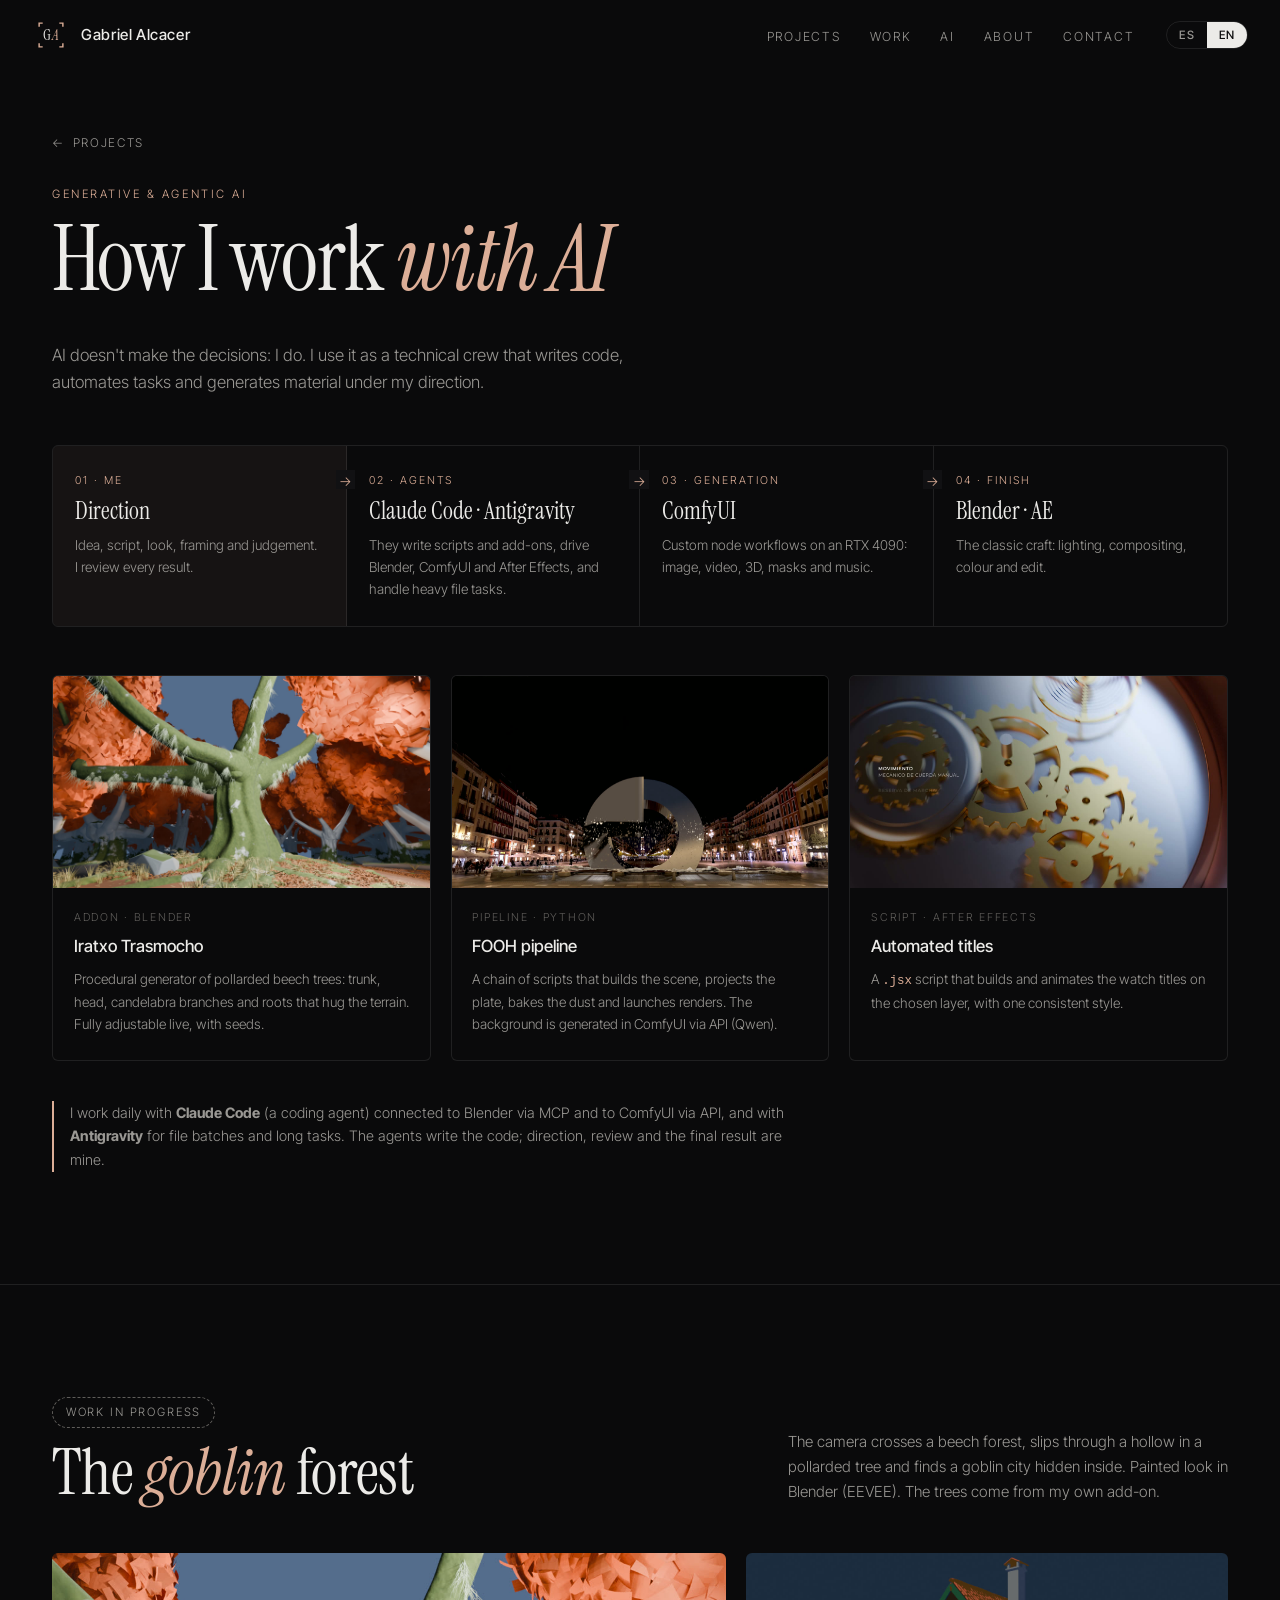
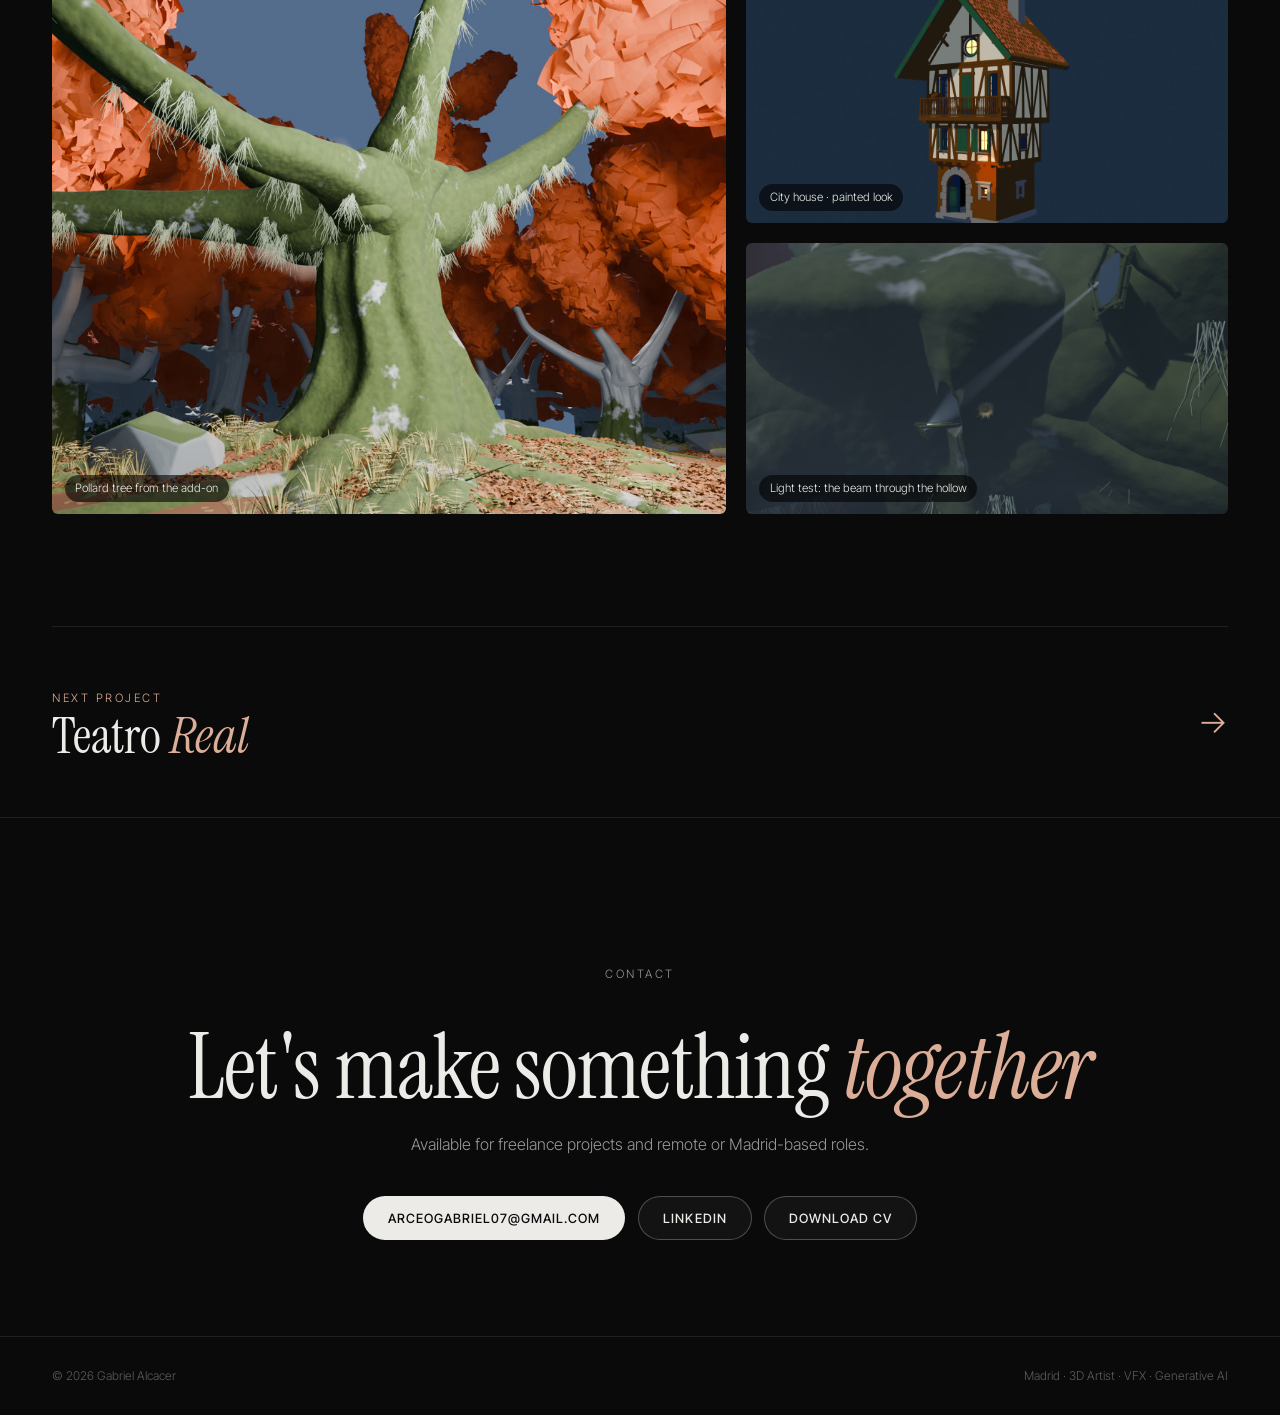
==== ia.html @ 5d32cd49 "Nueva web: portada con montaje, casos Teatro Real y Orvane, pagina de IA, ES/EN y videos propios Co-" ====
<!DOCTYPE html>
<html lang="es">
<head>
<meta charset="UTF-8">
<meta name="viewport" content="width=device-width, initial-scale=1.0">
<title>Cómo trabajo con IA — Gabriel Alcacer</title>
<meta name="description" content="IA generativa y agéntica: Claude Code, Antigravity, ComfyUI, addons y pipelines propios.">
<meta property="og:title" content="Cómo trabajo con IA — Gabriel Alcacer">
<meta property="og:description" content="IA generativa y agéntica: Claude Code, Antigravity, ComfyUI, addons y pipelines propios.">
<meta property="og:image" content="media/hero.jpg">
<link rel="icon" href="media/logo.svg" type="image/svg+xml">
<link rel="preconnect" href="https://fonts.googleapis.com">
<link rel="preconnect" href="https://fonts.gstatic.com" crossorigin>
<link href="https://fonts.googleapis.com/css2?family=Instrument+Serif:ital@0;1&family=Inter+Tight:wght@300;400;500;600&display=swap" rel="stylesheet">
<link rel="stylesheet" href="styles.css">
</head>
<body>

<nav id="nav">
  <a class="brand" href="./" aria-label="Gabriel Alcacer">
    <!-- Logo "Visor": encuadre de cámara + GA -->
    <svg viewBox="0 0 64 64" aria-hidden="true"><g fill="none" stroke="#dcae97" stroke-width="2.4"><path d="M18 12h-6v6M46 12h6v6M18 52h-6v-6M46 52h6v-6"/></g><text x="32" y="41" text-anchor="middle" font-family="Instrument Serif, Georgia, serif" font-size="25" fill="#ecebe8">G<tspan font-style="italic" fill="#dcae97">A</tspan></text></svg>
    Gabriel Alcacer
  </a>
  <div class="nav-r">
    <ul class="nav-links">
      <li><a href="./#projects"><span class="es">Proyectos</span><span class="en">Projects</span></a></li>
      <li><a href="./#work"><span class="es">Trabajos</span><span class="en">Work</span></a></li>
      <li><a href="ia.html"><span class="es">IA</span><span class="en">AI</span></a></li>
      <li><a href="./#about"><span class="es">Sobre mí</span><span class="en">About</span></a></li>
      <li><a href="./#contact"><span class="es">Contacto</span><span class="en">Contact</span></a></li>
    </ul>
    <div class="lang" role="group" aria-label="Idioma / Language">
      <button type="button" data-lang="es">ES</button>
      <button type="button" data-lang="en">EN</button>
    </div>
  </div>
</nav>

<section class="page-top">
  <div class="wrap">
    <a class="back" href="./#projects">← <span class="es">Proyectos</span><span class="en">Projects</span></a>
    <p class="eyebrow"><span class="es">IA generativa y agéntica</span><span class="en">Generative &amp; agentic AI</span></p>
    <h1 class="serif"><span class="es">Cómo trabajo <i>con IA</i></span><span class="en">How I work <i>with AI</i></span></h1>
  </div>
</section>
<!-- IA -->
<section id="ai" style="background:var(--bg);border:0;padding-top:0">
  <div class="wrap">
    <p class="rv" style="max-width:640px;color:var(--muted);font-size:1.05rem;margin-bottom:3rem"><span class="es">La IA no toma las decisiones: las tomo yo. La uso como un equipo técnico que escribe código, automatiza tareas y genera material bajo mi dirección.</span><span class="en">AI doesn't make the decisions: I do. I use it as a technical crew that writes code, automates tasks and generates material under my direction.</span></p>

    <div class="flow rv">
      <div class="me"><p class="k">01 · <span class="es">Yo</span><span class="en">Me</span></p><h3 class="serif"><span class="es">Dirección</span><span class="en">Direction</span></h3><p><span class="es">Idea, guion, look, encuadre y criterio. Reviso cada resultado.</span><span class="en">Idea, script, look, framing and judgement. I review every result.</span></p></div>
      <div><p class="k">02 · <span class="es">Agentes</span><span class="en">Agents</span></p><h3 class="serif">Claude Code · Antigravity</h3><p><span class="es">Escriben scripts y addons, controlan Blender, ComfyUI y After Effects, y se encargan de tareas pesadas de archivos.</span><span class="en">They write scripts and add-ons, drive Blender, ComfyUI and After Effects, and handle heavy file tasks.</span></p></div>
      <div><p class="k">03 · <span class="es">Generación</span><span class="en">Generation</span></p><h3 class="serif">ComfyUI</h3><p><span class="es">Workflows propios por nodos en una RTX 4090: imagen, vídeo, 3D, máscaras y música.</span><span class="en">Custom node workflows on an RTX 4090: image, video, 3D, masks and music.</span></p></div>
      <div><p class="k">04 · <span class="es">Acabado</span><span class="en">Finish</span></p><h3 class="serif">Blender · AE</h3><p><span class="es">El oficio de siempre: luz, composición, color y montaje.</span><span class="en">The classic craft: lighting, compositing, colour and edit.</span></p></div>
    </div>

    <div class="tools">
      <div class="tool rv">
        <figure><img src="media/lab_arbol.jpg" alt="" loading="lazy"></figure>
        <div class="b"><p class="k">Addon · Blender</p><h3>Iratxo Trasmocho</h3><p><span class="es">Generador procedural de hayas trasmochas: fuste, cabeza, ramas en candelabro y raíces que se pegan al terreno. Todo ajustable en vivo con semilla.</span><span class="en">Procedural generator of pollarded beech trees: trunk, head, candelabra branches and roots that hug the terrain. Fully adjustable live, with seeds.</span></p></div>
      </div>
      <div class="tool rv">
        <figure><img src="media/ed_bd2_render.jpg" alt="" loading="lazy"></figure>
        <div class="b"><p class="k">Pipeline · Python</p><h3><span class="es">Pipeline del FOOH</span><span class="en">FOOH pipeline</span></h3><p><span class="es">Cadena de scripts que monta la escena, proyecta la placa, hornea el polvo y lanza los renders. El fondo se genera en ComfyUI por API (Qwen).</span><span class="en">A chain of scripts that builds the scene, projects the plate, bakes the dust and launches renders. The background is generated in ComfyUI via API (Qwen).</span></p></div>
      </div>
      <div class="tool rv">
        <figure><img src="media/or_bd4_final.jpg" alt="" loading="lazy"></figure>
        <div class="b"><p class="k">Script · After Effects</p><h3><span class="es">Rótulos automáticos</span><span class="en">Automated titles</span></h3><p><span class="es">Script <code>.jsx</code> que crea y anima los rótulos del reloj sobre la capa elegida, con un mismo estilo en todos.</span><span class="en">A <code>.jsx</code> script that builds and animates the watch titles on the chosen layer, with one consistent style.</span></p></div>
      </div>
    </div>
    <p class="note rv"><span class="es">Trabajo a diario con <strong>Claude Code</strong> (agente de programación) conectado a Blender por MCP y a ComfyUI por API, y con <strong>Antigravity</strong> para lotes de archivos y tareas largas. El código lo escriben los agentes; la dirección, la revisión y el resultado final son míos.</span><span class="en">I work daily with <strong>Claude Code</strong> (a coding agent) connected to Blender via MCP and to ComfyUI via API, and with <strong>Antigravity</strong> for file batches and long tasks. The agents write the code; direction, review and the final result are mine.</span></p>
  </div>
</section>

<!-- EN DESARROLLO -->
<section id="lab" class="bt">
  <div class="wrap">
    <div class="s-head rv">
      <div>
        <span class="wip"><span class="es">En desarrollo</span><span class="en">Work in progress</span></span>
        <h2 class="serif"><span class="es">El bosque de los <i>duendes</i></span><span class="en">The <i>goblin</i> forest</span></h2>
      </div>
      <p><span class="es">La cámara cruza un hayedo, entra por un hueco en un trasmocho y descubre una ciudad de duendes escondida dentro. Look pintado en Blender (EEVEE). Los árboles salen de mi addon.</span><span class="en">The camera crosses a beech forest, slips through a hollow in a pollarded tree and finds a goblin city hidden inside. Painted look in Blender (EEVEE). The trees come from my own add-on.</span></p>
    </div>
    <div class="lab rv">
      <figure class="big"><img src="media/lab_arbol.jpg" alt="" loading="lazy"><figcaption><span class="es">Trasmocho generado con el addon</span><span class="en">Pollard tree from the add-on</span></figcaption></figure>
      <figure class="sm"><img src="media/lab_casa.jpg" alt="" loading="lazy"><figcaption><span class="es">Casa de la ciudad · look pintado</span><span class="en">City house · painted look</span></figcaption></figure>
      <figure class="sm"><img src="media/lab_haz.jpg" alt="" loading="lazy"><figcaption><span class="es">Prueba de luz: el haz entra por el hueco</span><span class="en">Light test: the beam through the hollow</span></figcaption></figure>
    </div>
  </div>
</section>

<section style="padding:0"><div class="wrap">
    <a class="next" href="teatro-real.html"><span><span class="eyebrow"><span class="es">Siguiente proyecto</span><span class="en">Next project</span></span><br><span class="serif">Teatro <i>Real</i></span></span><span class="arr">→</span></a>
</div></section>
<!-- CONTACTO -->
<section id="contact">
  <div class="wrap rv">
    <p class="eyebrow"><span class="es">Contacto</span><span class="en">Contact</span></p>
    <h2 class="serif"><span class="es">¿Hacemos algo <i>juntos</i>?</span><span class="en">Let's make something <i>together</i></span></h2>
    <p><span class="es">Disponible para proyectos freelance y puestos en remoto o en Madrid.</span><span class="en">Available for freelance projects and remote or Madrid-based roles.</span></p>
    <div class="btns">
      <a class="btn btn-a" href="mailto:arceogabriel07@gmail.com">arceogabriel07@gmail.com</a>
      <a class="btn btn-g" href="https://www.linkedin.com/in/gabriel-alejandro-alcacer-390a018b" target="_blank" rel="noopener">LinkedIn</a>
      <a class="btn btn-g" href="CV_Gabriel_Alcacer.pdf" target="_blank" rel="noopener"><span class="es">Descargar CV</span><span class="en">Download CV</span></a>
    </div>
  </div>
</section>

<footer><div class="wrap"><span>© 2026 Gabriel Alcacer</span><span>Madrid · 3D Artist · VFX · Generative AI</span></div></footer>


<!-- Visor de vídeo -->
<dialog id="lb">
  <div class="lb">
    <button class="x" type="button" aria-label="Cerrar / Close">×</button>
    <video id="lbv" controls playsinline></video>
    <p class="cap-t" id="lbt"></p>
  </div>
</dialog>

<script src="main.js"></script>
</body>
</html>
---- styles.css ----
/* ---------- Colores y base ---------- */
:root{
  --bg:#0a0a0b; --bg2:#111113; --line:rgba(255,255,255,.09);
  --text:#ecebe8; --muted:#9a9894; --dim:#5f5d5a;
  --accent:#dcae97; /* oro rosa */
}
*,*::before,*::after{box-sizing:border-box;margin:0;padding:0}
html{scroll-behavior:smooth}
body{background:var(--bg);color:var(--text);font-family:'Inter Tight',system-ui,sans-serif;font-weight:300;line-height:1.65;overflow-x:hidden;-webkit-font-smoothing:antialiased}
a{color:inherit}
img,video{display:block;max-width:100%}
.wrap{max-width:1240px;margin:0 auto;padding:0 2rem}
.serif{font-family:'Instrument Serif',serif;font-weight:400}
.eyebrow{font-size:.72rem;letter-spacing:.22em;text-transform:uppercase;color:var(--accent)}

/* ---------- Idioma: se muestra .es o .en según la clase de <html> ---------- */
html:not(.lang-en) .en{display:none!important}
html.lang-en .es{display:none!important}

/* ---------- Menú ---------- */
nav{position:fixed;inset:0 0 auto 0;z-index:50;display:flex;align-items:center;justify-content:space-between;padding:1rem 2rem;transition:background .3s,border-color .3s;border-bottom:1px solid transparent}
nav.solid{background:rgba(10,10,11,.82);backdrop-filter:blur(14px);border-color:var(--line)}
.brand{display:flex;align-items:center;gap:.7rem;text-decoration:none;font-weight:500;letter-spacing:.04em;font-size:.95rem}
.brand svg{width:38px;height:38px}
.nav-r{display:flex;align-items:center;gap:2rem}
.nav-links{display:flex;gap:1.8rem;list-style:none}
.nav-links a{text-decoration:none;font-size:.78rem;letter-spacing:.14em;text-transform:uppercase;color:var(--muted);transition:color .2s}
.nav-links a:hover{color:var(--text)}
.lang{display:flex;border:1px solid var(--line);border-radius:99px;overflow:hidden}
.lang button{background:none;border:0;color:var(--muted);font:500 .72rem 'Inter Tight',sans-serif;letter-spacing:.1em;padding:.4rem .75rem;cursor:pointer}
.lang button.on{background:var(--text);color:var(--bg)}

/* ---------- Portada con montaje ---------- */
.hero{position:relative;height:100svh;min-height:560px;display:flex;align-items:flex-end;overflow:hidden}
.hero video{position:absolute;inset:0;width:100%;height:100%;object-fit:cover}
.hero::after{content:'';position:absolute;inset:0;background:linear-gradient(180deg,rgba(10,10,11,.55) 0%,rgba(10,10,11,.1) 35%,rgba(10,10,11,.4) 65%,var(--bg) 100%)}
.hero-c{position:relative;z-index:1;width:100%;padding-bottom:4.5rem}
.hero h1{font-size:clamp(3.4rem,9vw,8.5rem);line-height:.92;letter-spacing:-.02em;margin:.9rem 0 1.4rem}
.hero h1 i{color:var(--accent)}
.hero p.lead{max-width:580px;font-size:clamp(1rem,1.5vw,1.15rem);color:#d6d4d0}
.hero-row{display:flex;justify-content:space-between;align-items:flex-end;gap:2rem;flex-wrap:wrap}
.btns{display:flex;gap:.8rem;flex-wrap:wrap;margin-top:2rem}
.btn{display:inline-flex;align-items:center;gap:.6rem;padding:.85rem 1.5rem;border-radius:99px;font:500 .8rem 'Inter Tight',sans-serif;letter-spacing:.08em;text-transform:uppercase;text-decoration:none;cursor:pointer;border:1px solid transparent;transition:all .2s}
.btn-a{background:var(--text);color:var(--bg)}
.btn-a:hover{background:var(--accent)}
.btn-g{background:rgba(255,255,255,.04);color:var(--text);border-color:rgba(255,255,255,.25);backdrop-filter:blur(6px)}
.btn-g:hover{border-color:var(--accent);color:var(--accent)}
.tri{width:0;height:0;border-style:solid;border-width:5px 0 5px 8px;border-color:transparent transparent transparent currentColor}
.hero-tag{font-size:.75rem;color:var(--muted);letter-spacing:.06em;text-align:right;max-width:280px}
.hero-tag b{color:var(--text);font-weight:500;display:block;font-size:.8rem;letter-spacing:.14em;text-transform:uppercase;margin-bottom:.2rem}

/* ---------- Secciones ---------- */
section{padding:7rem 0}
.s-head{display:flex;justify-content:space-between;align-items:flex-end;gap:2rem;margin-bottom:3rem;flex-wrap:wrap}
h2{font-size:clamp(2.4rem,5vw,4.2rem);line-height:1;letter-spacing:-.01em;margin-top:.8rem}
h2 i{color:var(--accent)}
.s-head p{max-width:440px;color:var(--muted);font-size:.95rem}
.bt{border-top:1px solid var(--line)}

/* ---------- Casos de estudio ---------- */
.case{padding:5rem 0;border-top:1px solid var(--line)}
.case:first-of-type{border-top:0;padding-top:0}
.case-head{display:flex;justify-content:space-between;align-items:flex-end;gap:2rem;flex-wrap:wrap;margin-bottom:2rem}
.case-n{font-size:.72rem;letter-spacing:.2em;color:var(--dim);text-transform:uppercase}
.case h3.t{font-size:clamp(2.2rem,4.4vw,3.6rem);line-height:1;margin-top:.6rem}
.case h3.t i{color:var(--accent)}
.badge{display:inline-flex;align-items:center;gap:.5rem;border:1px solid rgba(220,174,151,.4);color:var(--accent);border-radius:99px;padding:.35rem .85rem;font-size:.72rem;letter-spacing:.14em;text-transform:uppercase}
.badge::before{content:'';width:6px;height:6px;border-radius:50%;background:var(--accent)}
.player{position:relative;aspect-ratio:16/9;border-radius:6px;overflow:hidden;background:#000;cursor:pointer}
.player video,.player img{position:absolute;inset:0;width:100%;height:100%;object-fit:cover}
.player .play{position:absolute;left:1.5rem;bottom:1.5rem;z-index:2}
.player::after{content:'';position:absolute;inset:0;background:linear-gradient(0deg,rgba(0,0,0,.45),transparent 40%);pointer-events:none}
.f-grid{display:grid;grid-template-columns:1.1fr .9fr;gap:4rem;margin-top:3rem}
.f-grid p{color:var(--muted);margin-bottom:1rem}
.f-grid p strong{color:var(--text);font-weight:500}
.facts{display:grid;grid-template-columns:1fr 1fr;gap:1px;background:var(--line);border:1px solid var(--line);border-radius:6px;overflow:hidden;align-self:start}
.facts div{background:var(--bg);padding:1.1rem 1.25rem}
.facts dt{font-size:.68rem;letter-spacing:.16em;text-transform:uppercase;color:var(--dim);margin-bottom:.3rem}
.facts dd{font-size:.9rem;color:var(--text)}
.facts .full{grid-column:1/-1}
.bd{margin-top:3.5rem}
.bd h4{font-size:1.7rem;margin-bottom:1.4rem}
.bd-steps{display:grid;grid-template-columns:repeat(4,1fr);gap:1rem}
.bd-step figure{border-radius:6px;overflow:hidden;aspect-ratio:16/9;background:#000}
.bd-step img{width:100%;height:100%;object-fit:cover;transition:transform .5s}
.bd-step:hover img{transform:scale(1.04)}
.bd-n{font-size:.7rem;color:var(--accent);letter-spacing:.16em;margin:1rem 0 .3rem}
.bd-t{font-weight:500;margin-bottom:.35rem}
.bd-d{font-size:.85rem;color:var(--muted);line-height:1.55}
/* Comparador antes / después */
.compare{position:relative;aspect-ratio:16/9;border-radius:6px;overflow:hidden;margin-top:2.5rem;user-select:none;touch-action:pan-y;background:#000}
.compare img{position:absolute;inset:0;width:100%;height:100%;object-fit:cover}
.compare .after{clip-path:inset(0 0 0 var(--x,50%))}
.compare .bar{position:absolute;top:0;bottom:0;left:var(--x,50%);width:2px;background:var(--text);transform:translateX(-1px)}
.compare .knob{position:absolute;top:50%;left:var(--x,50%);transform:translate(-50%,-50%);width:46px;height:46px;border-radius:50%;background:var(--text);color:var(--bg);display:grid;place-items:center;font-size:.8rem;font-weight:600;pointer-events:none}
.compare .lbl{position:absolute;top:1rem;font-size:.7rem;letter-spacing:.16em;text-transform:uppercase;background:rgba(0,0,0,.55);padding:.3rem .7rem;border-radius:99px}
.compare .l1{left:1rem}.compare .l2{right:1rem}
.compare input{position:absolute;inset:0;width:100%;height:100%;opacity:0;cursor:ew-resize}

/* ---------- Rejilla de trabajos ---------- */
.filters{display:flex;gap:.5rem;flex-wrap:wrap}
.filters button{background:none;border:1px solid var(--line);color:var(--muted);border-radius:99px;padding:.45rem 1rem;font:400 .8rem 'Inter Tight',sans-serif;cursor:pointer;transition:all .2s}
.filters button.on,.filters button:hover{border-color:var(--text);color:var(--text)}
.grid{display:grid;grid-template-columns:repeat(12,1fr);gap:1.25rem}
.card{grid-column:span 4;cursor:pointer}
.card.big{grid-column:span 6}
.card.q{grid-column:span 3}
.card.hide{display:none}
.thumb{position:relative;aspect-ratio:16/9;border-radius:6px;overflow:hidden;background:var(--bg2)}
.thumb img,.thumb video{position:absolute;inset:0;width:100%;height:100%;object-fit:cover;transition:opacity .4s,transform .6s}
.thumb video{opacity:0}
.card.playing .thumb video{opacity:1}
.card:hover .thumb img,.card:hover .thumb video{transform:scale(1.03)}
.thumb .dur{position:absolute;right:.7rem;bottom:.7rem;font-size:.7rem;background:rgba(0,0,0,.6);padding:.15rem .5rem;border-radius:4px;z-index:2}
.c-meta{display:flex;justify-content:space-between;gap:1rem;margin-top:.9rem}
.c-title{font-weight:500}
.c-tag{font-size:.75rem;color:var(--muted);text-align:right;white-space:nowrap}
.c-desc{font-size:.85rem;color:var(--muted);margin-top:.25rem;line-height:1.55}

/* ---------- IA ---------- */
#ai{background:var(--bg2);border-top:1px solid var(--line);border-bottom:1px solid var(--line)}
.flow{display:grid;grid-template-columns:repeat(4,1fr);gap:0;border:1px solid var(--line);border-radius:6px;overflow:hidden}
.flow > div{padding:1.6rem 1.4rem;position:relative;border-right:1px solid var(--line)}
.flow > div:last-child{border-right:0}
.flow > div:not(:last-child)::after{content:'→';position:absolute;right:-.6rem;top:1.5rem;width:1.2rem;height:1.2rem;display:grid;place-items:center;background:var(--bg2);color:var(--accent);font-size:.85rem;z-index:1}
.flow .k{font-size:.68rem;letter-spacing:.18em;text-transform:uppercase;color:var(--accent)}
.flow h3{font-size:1.5rem;margin:.5rem 0 .6rem;line-height:1.1}
.flow p{font-size:.85rem;color:var(--muted)}
.flow .me{background:rgba(220,174,151,.06)}
.tools{display:grid;grid-template-columns:repeat(3,1fr);gap:1.25rem;margin-top:3rem}
.tool{border:1px solid var(--line);border-radius:6px;overflow:hidden;background:var(--bg)}
.tool figure{aspect-ratio:16/9;background:#000;overflow:hidden}
.tool figure img{width:100%;height:100%;object-fit:cover}
.tool .b{padding:1.3rem 1.3rem 1.5rem}
.tool .k{font-size:.68rem;letter-spacing:.16em;text-transform:uppercase;color:var(--dim)}
.tool h3{font-weight:500;font-size:1.05rem;margin:.35rem 0 .5rem}
.tool p{font-size:.85rem;color:var(--muted)}
.tool code{font-family:ui-monospace,Consolas,monospace;font-size:.78rem;color:var(--accent)}
.note{margin-top:2.5rem;font-size:.9rem;color:var(--muted);max-width:760px;border-left:2px solid var(--accent);padding-left:1rem}

/* ---------- En desarrollo ---------- */
.lab{display:grid;grid-template-columns:1.4fr 1fr;gap:1.25rem}
.lab figure{position:relative;border-radius:6px;overflow:hidden;background:#000}
.lab figure img{width:100%;height:100%;object-fit:cover}
.lab .big{grid-row:span 2;aspect-ratio:auto;min-height:100%}
.lab .sm{aspect-ratio:16/9}
.lab figcaption{position:absolute;left:.8rem;bottom:.8rem;font-size:.72rem;background:rgba(0,0,0,.6);padding:.25rem .65rem;border-radius:99px}
.wip{display:inline-flex;align-items:center;gap:.5rem;font-size:.72rem;letter-spacing:.16em;text-transform:uppercase;color:var(--muted);border:1px dashed var(--dim);border-radius:99px;padding:.3rem .8rem}

/* ---------- Capacidades ---------- */
.caps{display:grid;grid-template-columns:repeat(4,1fr);gap:1px;background:var(--line);border:1px solid var(--line);border-radius:6px;overflow:hidden}
.cap{background:var(--bg);padding:2rem 1.6rem}
.cap .n{font-size:.7rem;color:var(--accent);letter-spacing:.16em}
.cap h3{font-size:1.7rem;margin:.6rem 0 .8rem;line-height:1.1}
.cap p{font-size:.88rem;color:var(--muted);margin-bottom:1.2rem}
.cap ul{list-style:none;display:flex;flex-wrap:wrap;gap:.4rem}
.cap li{font-size:.75rem;border:1px solid var(--line);border-radius:99px;padding:.2rem .65rem;color:var(--text)}

/* ---------- Sobre mí ---------- */
.about{display:grid;grid-template-columns:1fr 1fr;gap:4.5rem;align-items:start}
.about .txt p{color:var(--muted);font-size:1.02rem;margin-bottom:1.1rem}
.about .txt p strong{color:var(--text);font-weight:500}
.stats{display:grid;grid-template-columns:repeat(3,1fr);gap:1rem;margin-top:2rem;padding-top:2rem;border-top:1px solid var(--line)}
.stats b{display:block;font-family:'Instrument Serif',serif;font-weight:400;font-size:2.6rem;line-height:1;color:var(--text)}
.stats span{font-size:.78rem;color:var(--muted)}
.timeline h3{font-size:1.6rem;margin-bottom:1rem}
.timeline > div + div{margin-top:3rem}
.tl{list-style:none}
.tl li{display:grid;grid-template-columns:120px 1fr;gap:1rem;padding:1rem 0;border-top:1px solid var(--line)}
.tl .y{font-size:.78rem;color:var(--dim);padding-top:.15rem}
.tl .r{font-weight:500;font-size:.95rem}
.tl .o{font-size:.84rem;color:var(--muted)}

/* ---------- Contacto ---------- */
#contact{border-top:1px solid var(--line);text-align:center;padding:8rem 0 6rem}
#contact h2{font-size:clamp(2.8rem,7vw,6rem)}
#contact p{color:var(--muted);margin:1.2rem auto 2.4rem;max-width:520px}
#contact .btns{justify-content:center}
footer{border-top:1px solid var(--line);padding:1.8rem 0;font-size:.75rem;color:var(--dim)}
footer .wrap{display:flex;justify-content:space-between;gap:1rem;flex-wrap:wrap}

/* ---------- Visor a pantalla completa ---------- */
dialog{border:0;padding:0;background:transparent;max-width:none;max-height:none;width:100vw;height:100vh;overflow:hidden}
dialog::backdrop{background:rgba(0,0,0,.93)}
.lb{width:100%;height:100%;display:flex;flex-direction:column;align-items:center;justify-content:center;padding:4rem 2rem 2rem}
.lb video{width:min(1400px,100%);max-height:80vh;background:#000;border-radius:4px}
.lb .cap-t{color:var(--text);margin-top:1rem;font-size:.95rem;text-align:center}
.lb .x{position:absolute;top:1.2rem;right:1.5rem;background:none;border:1px solid rgba(255,255,255,.3);color:#fff;width:44px;height:44px;border-radius:50%;font-size:1.3rem;cursor:pointer}

/* ---------- Animación de entrada ---------- */
.rv{opacity:0;transform:translateY(24px);transition:opacity .8s ease,transform .8s ease}
.rv.in{opacity:1;transform:none}
@media (prefers-reduced-motion:reduce){.rv{opacity:1;transform:none;transition:none}html{scroll-behavior:auto}}

/* ---------- Tablet y móvil ---------- */
@media (max-width:1000px){
  .f-grid,.about,.lab{grid-template-columns:1fr;gap:2.5rem}
  .lab{gap:1rem}.lab .big{grid-row:auto;aspect-ratio:16/9}
  .bd-steps,.caps,.flow,.tools{grid-template-columns:1fr 1fr}
  .flow > div:nth-child(2){border-right:0}
  .flow > div:nth-child(-n+2){border-bottom:1px solid var(--line)}
  .flow > div:nth-child(2):not(:last-child)::after{display:none}
  .card,.card.big,.card.q{grid-column:span 6}
}
@media (max-width:720px){
  .wrap{padding:0 1rem}
  nav{padding:.8rem 1rem}
  .nav-links{display:none}
  section{padding:4.5rem 0}
  .case{padding:3.5rem 0}
  .hero-c{padding-bottom:2.5rem}
  .hero::after{background:linear-gradient(180deg,rgba(10,10,11,.5) 0%,rgba(10,10,11,.35) 30%,rgba(10,10,11,.7) 55%,var(--bg) 100%)}
  .hero-tag{text-align:left}
  .card,.card.big,.card.q{grid-column:span 12}
  .bd-steps,.caps,.flow,.tools{grid-template-columns:1fr}
  .flow > div{border-right:0;border-bottom:1px solid var(--line)}
  .flow > div:last-child{border-bottom:0}
  .flow > div:not(:last-child)::after{display:none}
  .facts{grid-template-columns:1fr}
  .stats b{font-size:2rem}
  .tl li{grid-template-columns:90px 1fr}
  .lb{padding:4rem .5rem 1rem}
}

/* ---------- Tarjetas de proyectos destacados (portada) ---------- */
.projs{display:grid;grid-template-columns:repeat(3,1fr);gap:1.25rem}
.proj{display:block;text-decoration:none;color:inherit}
.proj .thumb{aspect-ratio:4/5}
.proj .thumb::after{content:'';position:absolute;inset:0;background:linear-gradient(0deg,rgba(10,10,11,.85),transparent 55%);z-index:1}
.proj .pi{position:absolute;left:1.3rem;right:1.3rem;bottom:1.3rem;z-index:2}
.proj .pk{font-size:.68rem;letter-spacing:.18em;text-transform:uppercase;color:var(--accent)}
.proj h3{font-size:2.1rem;line-height:1;margin:.5rem 0 .6rem}
.proj h3 i{color:var(--accent)}
.proj .pd{font-size:.85rem;color:#c9c7c3}
.proj .go{display:inline-block;margin-top:.9rem;font-size:.75rem;letter-spacing:.14em;text-transform:uppercase;border-bottom:1px solid var(--accent);padding-bottom:.15rem}
.proj:hover .go{color:var(--accent)}

/* ---------- Páginas de proyecto ---------- */
.page-top{padding:8rem 0 2.5rem}
.back{display:inline-flex;gap:.5rem;font-size:.75rem;letter-spacing:.14em;text-transform:uppercase;color:var(--muted);text-decoration:none;margin-bottom:2rem}
.back:hover{color:var(--text)}
.page-top h1{font-size:clamp(3rem,7vw,6rem);line-height:.95;letter-spacing:-.02em;margin:.8rem 0 0}
.page-top h1 i{color:var(--accent)}
.next{display:flex;justify-content:space-between;align-items:center;gap:2rem;border-top:1px solid var(--line);padding:3.5rem 0;text-decoration:none;color:inherit}
.next .serif{font-size:clamp(2rem,4vw,3.4rem);line-height:1}
.next .serif i{color:var(--accent)}
.next:hover .serif{color:var(--accent)}
.next .arr{font-size:2rem;color:var(--accent)}

@media (max-width:1000px){ .projs{grid-template-columns:1fr 1fr} .projs .proj:last-child{grid-column:span 2} .projs .proj:last-child .thumb{aspect-ratio:16/9} }
@media (max-width:720px){ .projs{grid-template-columns:1fr} .projs .proj:last-child{grid-column:auto} .proj .thumb{aspect-ratio:4/5} .page-top{padding:6rem 0 1.5rem} }
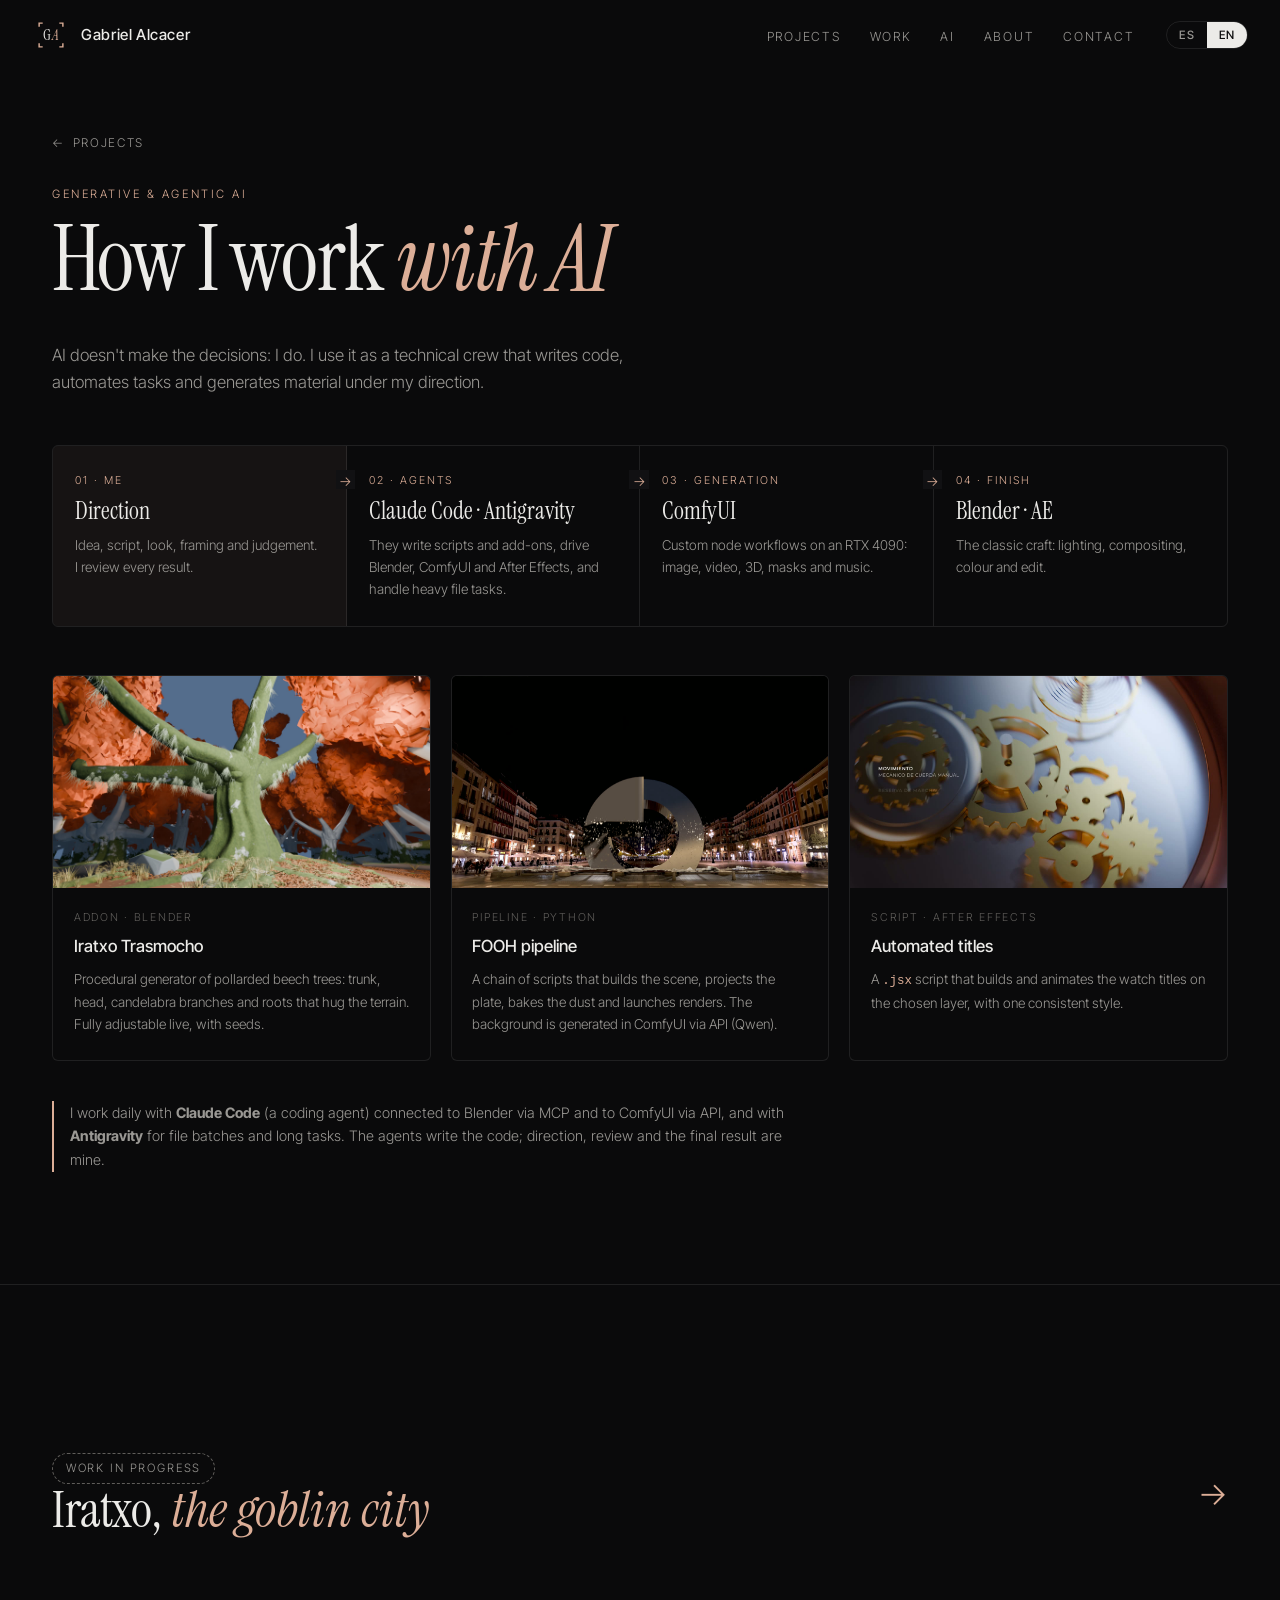
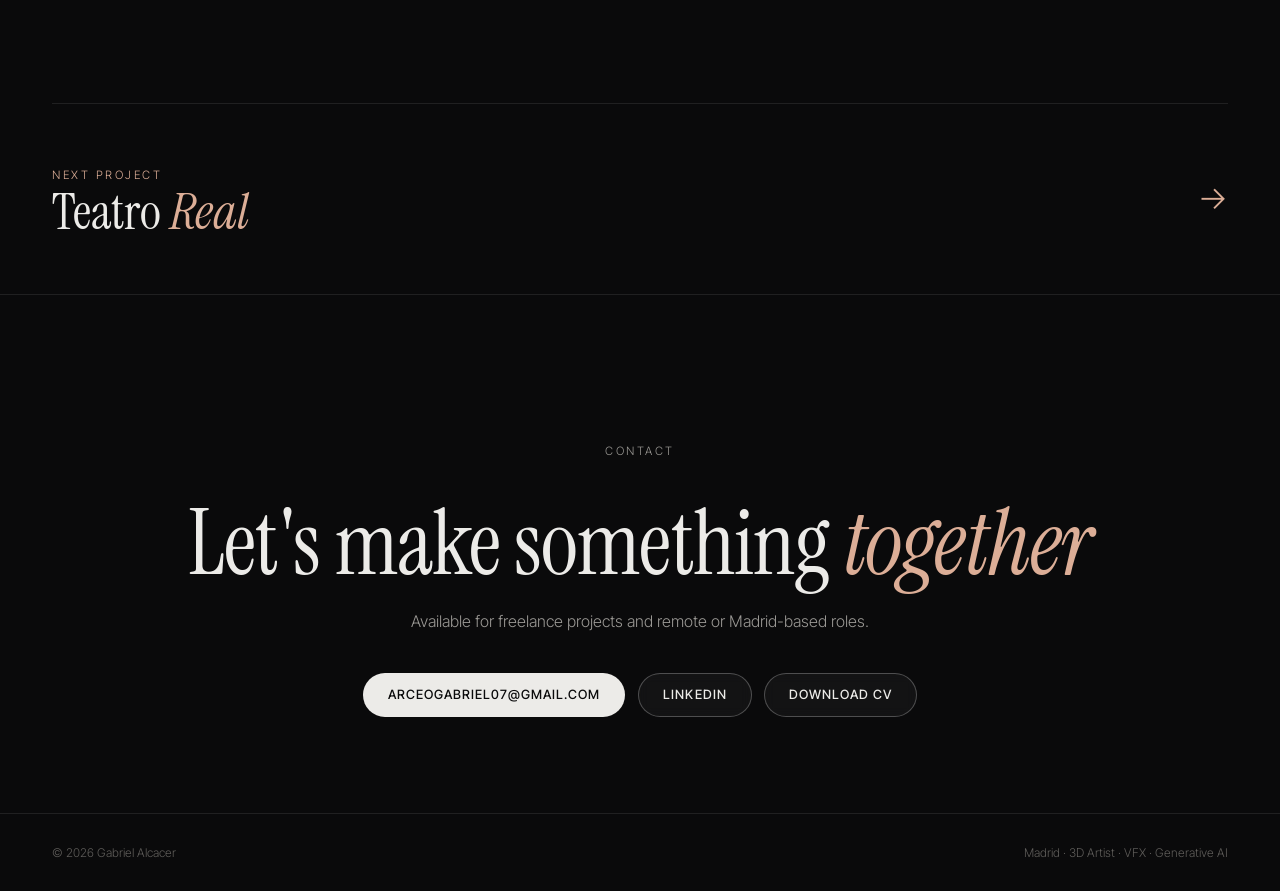
==== commit 6c86aba9: "Nuevo proyecto: Iratxo, la ciudad de los duendes (del concept al 3D) Co-Authored-By: Claude Opus 5.5" ====
--- a/ia.html
+++ b/ia.html
@@ -77,18 +77,10 @@
 <!-- EN DESARROLLO -->
 <section id="lab" class="bt">
   <div class="wrap">
-    <div class="s-head rv">
-      <div>
-        <span class="wip"><span class="es">En desarrollo</span><span class="en">Work in progress</span></span>
-        <h2 class="serif"><span class="es">El bosque de los <i>duendes</i></span><span class="en">The <i>goblin</i> forest</span></h2>
-      </div>
-      <p><span class="es">La cámara cruza un hayedo, entra por un hueco en un trasmocho y descubre una ciudad de duendes escondida dentro. Look pintado en Blender (EEVEE). Los árboles salen de mi addon.</span><span class="en">The camera crosses a beech forest, slips through a hollow in a pollarded tree and finds a goblin city hidden inside. Painted look in Blender (EEVEE). The trees come from my own add-on.</span></p>
-    </div>
-    <div class="lab rv">
-      <figure class="big"><img src="media/lab_arbol.jpg" alt="" loading="lazy"><figcaption><span class="es">Trasmocho generado con el addon</span><span class="en">Pollard tree from the add-on</span></figcaption></figure>
-      <figure class="sm"><img src="media/lab_casa.jpg" alt="" loading="lazy"><figcaption><span class="es">Casa de la ciudad · look pintado</span><span class="en">City house · painted look</span></figcaption></figure>
-      <figure class="sm"><img src="media/lab_haz.jpg" alt="" loading="lazy"><figcaption><span class="es">Prueba de luz: el haz entra por el hueco</span><span class="en">Light test: the beam through the hollow</span></figcaption></figure>
-    </div>
+    <a class="next" href="iratxo.html" style="border-top:0">
+      <span><span class="wip"><span class="es">En desarrollo</span><span class="en">Work in progress</span></span><br><span class="serif">Iratxo, <i><span class="es">la ciudad de los duendes</span><span class="en">the goblin city</span></i></span></span>
+      <span class="arr">→</span>
+    </a>
   </div>
 </section>
 
--- a/styles.css
+++ b/styles.css
@@ -223,13 +223,13 @@
 }
 
 /* ---------- Tarjetas de proyectos destacados (portada) ---------- */
-.projs{display:grid;grid-template-columns:repeat(3,1fr);gap:1.25rem}
+.projs{display:grid;grid-template-columns:repeat(4,1fr);gap:1.25rem}
 .proj{display:block;text-decoration:none;color:inherit}
 .proj .thumb{aspect-ratio:4/5}
 .proj .thumb::after{content:'';position:absolute;inset:0;background:linear-gradient(0deg,rgba(10,10,11,.85),transparent 55%);z-index:1}
 .proj .pi{position:absolute;left:1.3rem;right:1.3rem;bottom:1.3rem;z-index:2}
 .proj .pk{font-size:.68rem;letter-spacing:.18em;text-transform:uppercase;color:var(--accent)}
-.proj h3{font-size:2.1rem;line-height:1;margin:.5rem 0 .6rem}
+.proj h3{font-size:1.8rem;line-height:1;margin:.5rem 0 .6rem}
 .proj h3 i{color:var(--accent)}
 .proj .pd{font-size:.85rem;color:#c9c7c3}
 .proj .go{display:inline-block;margin-top:.9rem;font-size:.75rem;letter-spacing:.14em;text-transform:uppercase;border-bottom:1px solid var(--accent);padding-bottom:.15rem}
@@ -247,5 +247,17 @@
 .next:hover .serif{color:var(--accent)}
 .next .arr{font-size:2rem;color:var(--accent)}
 
-@media (max-width:1000px){ .projs{grid-template-columns:1fr 1fr} .projs .proj:last-child{grid-column:span 2} .projs .proj:last-child .thumb{aspect-ratio:16/9} }
-@media (max-width:720px){ .projs{grid-template-columns:1fr} .projs .proj:last-child{grid-column:auto} .proj .thumb{aspect-ratio:4/5} .page-top{padding:6rem 0 1.5rem} }
+@media (max-width:1000px){ .projs{grid-template-columns:1fr 1fr} }
+@media (max-width:720px){ .projs{grid-template-columns:1fr} .proj .thumb{aspect-ratio:4/5} .page-top{padding:6rem 0 1.5rem} }
+
+/* ---------- Iratxo: pares boceto / modelo ---------- */
+.pieza{padding:2.5rem 0;border-top:1px solid var(--line)}
+.pieza-h{display:grid;grid-template-columns:60px 1fr 1.4fr;gap:1rem;align-items:baseline;margin-bottom:1.2rem}
+.pieza-h .bd-n{margin:0}
+.pieza-h h3{font-size:1.9rem;line-height:1.1}
+.pieza-h p{color:var(--muted);font-size:.92rem}
+.pair{display:grid;grid-auto-flow:column;grid-auto-columns:1fr;gap:1rem}
+.pair figure{position:relative;border-radius:6px;overflow:hidden;aspect-ratio:16/9;background:#2a2c30}
+.pair img{width:100%;height:100%;object-fit:cover}
+.pair figcaption{position:absolute;left:.7rem;top:.7rem;font-size:.68rem;letter-spacing:.14em;text-transform:uppercase;background:rgba(0,0,0,.6);padding:.25rem .65rem;border-radius:99px}
+@media (max-width:720px){ .pieza-h{grid-template-columns:1fr} .pair{grid-auto-flow:row} }
